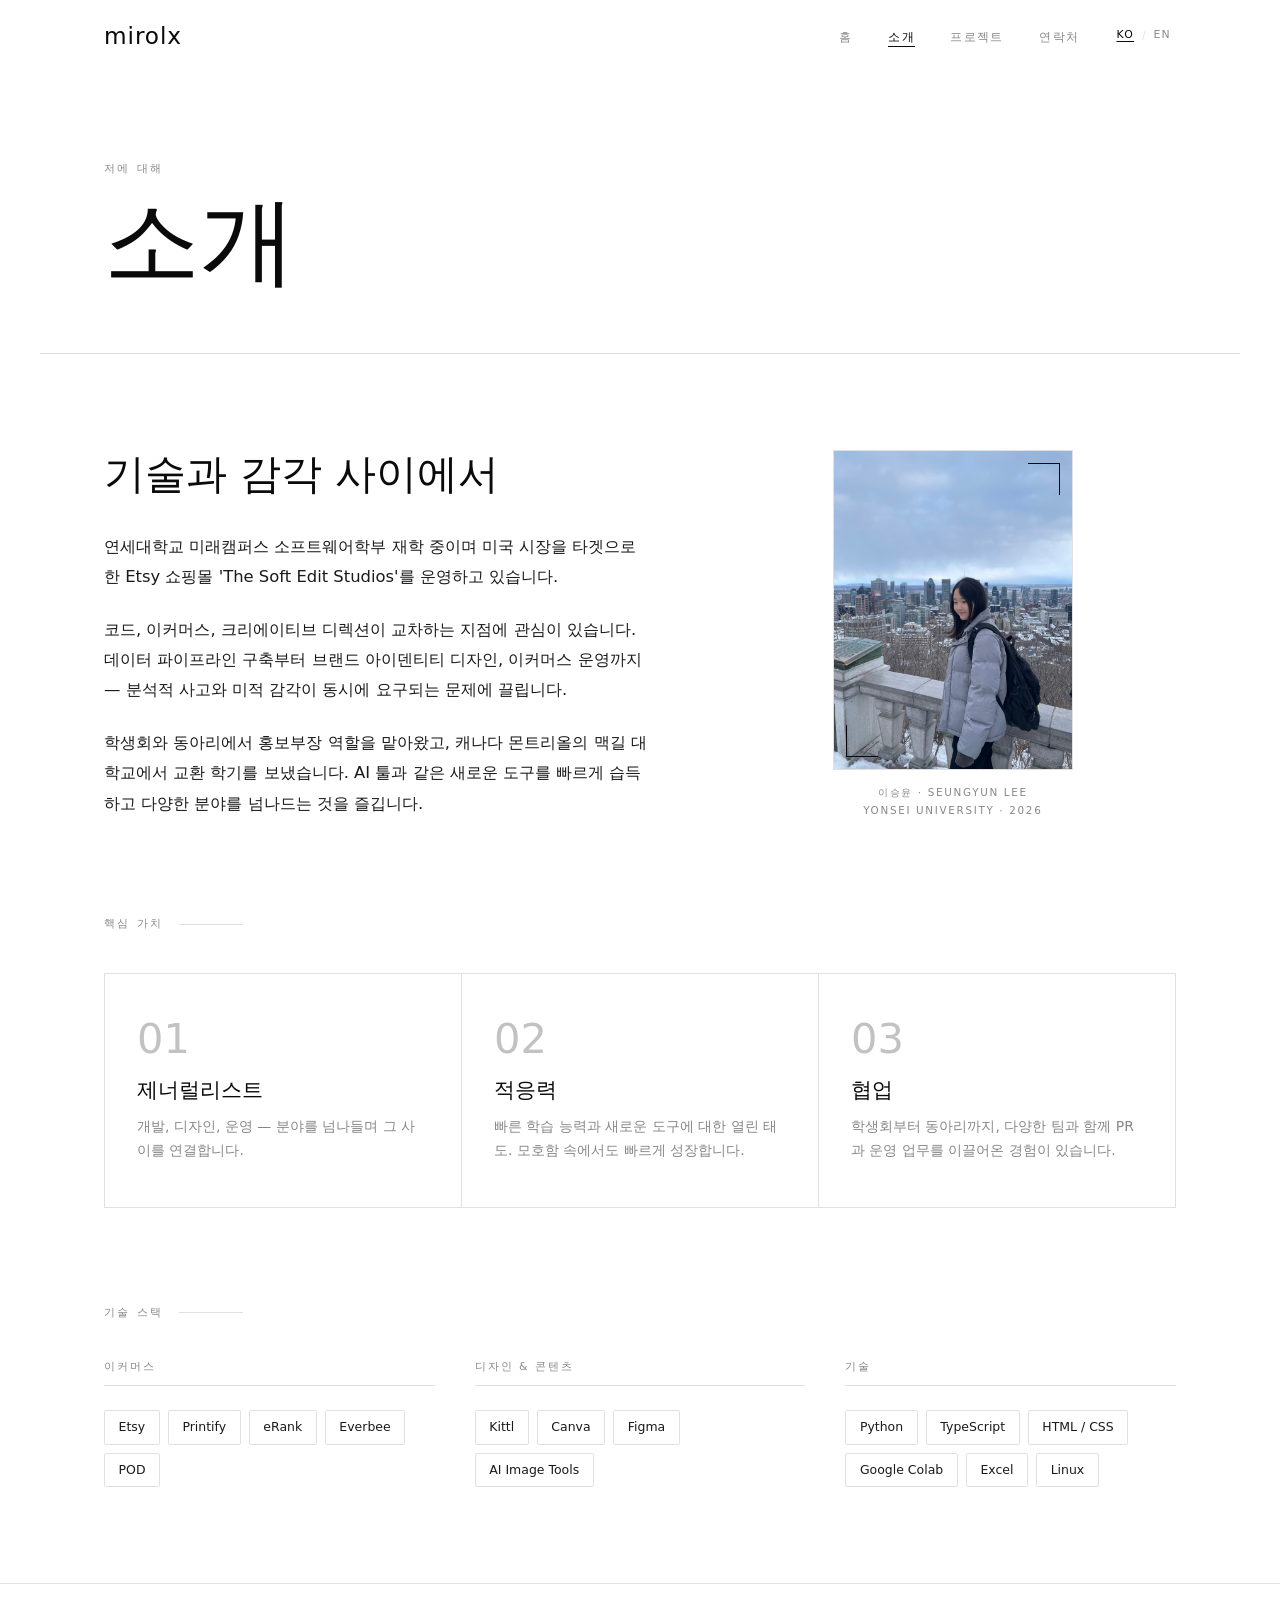
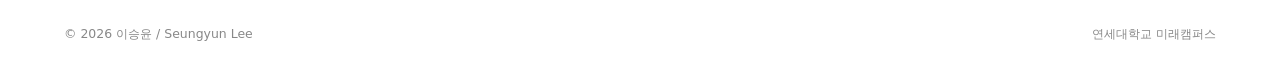
==== about.html @ 95721c04 "initial commit" ====
<!DOCTYPE html>
<html lang="ko">
<head>
  <meta charset="UTF-8">
  <meta name="viewport" content="width=device-width, initial-scale=1.0">
  <meta name="description" content="이승윤 (Seungyun Lee) — About">
  <title>소개 — 이승윤 / Seungyun Lee</title>
  <link rel="icon" href="data:image/svg+xml,<svg xmlns='http://www.w3.org/2000/svg' viewBox='0 0 100 100'><rect width='100' height='100' fill='%23FFFFFF'/><text x='50' y='70' text-anchor='middle' font-family='sans-serif' font-size='52' fill='%230A0A0A'>SL</text></svg>">
  <link rel="stylesheet" href="css/style.css">
</head>
<body>

  <!-- Navigation -->
  <nav class="nav" id="nav">
    <div class="nav-container">
      <a href="index.html" class="nav-logo">mirolx</a>

      <div class="nav-right">
        <ul class="nav-links" id="navLinks">
          <li><a href="index.html"><span data-ko="홈" data-en="Home">홈</span></a></li>
          <li><a href="about.html"><span data-ko="소개" data-en="About">소개</span></a></li>
          <li><a href="projects.html"><span data-ko="프로젝트" data-en="Projects">프로젝트</span></a></li>
          <li><a href="contact.html"><span data-ko="연락처" data-en="Contact">연락처</span></a></li>
        </ul>

        <div class="lang-toggle" id="langToggle">
          <button class="lang-opt active" data-lang="ko">KO</button>
          <span class="lang-sep">/</span>
          <button class="lang-opt" data-lang="en">EN</button>
        </div>

        <button class="nav-toggle" id="navToggle" aria-label="메뉴">
          <span></span>
          <span></span>
        </button>
      </div>
    </div>
  </nav>

  <main>

    <!-- Page Header -->
    <header class="page-header">
      <span class="page-header-eyebrow"
            data-ko="저에 대해"
            data-en="Who I am">저에 대해</span>
      <h1 data-ko="소개" data-en="About">소개</h1>
    </header>

    <!-- Bio -->
    <div class="section">
      <div class="about-bio reveal">

        <div class="about-bio-text">
          <h2 data-ko="기술과 감각 사이에서"
              data-en="Between Technology &amp; Sensibility">기술과 감각 사이에서</h2>

          <p data-ko="연세대학교 미래캠퍼스 소프트웨어학부 재학 중이며 미국 시장을 타겟으로 한 Etsy 쇼핑몰 'The Soft Edit Studios'를 운영하고 있습니다."
             data-en="Currently studying Software Engineering at Yonsei University (Mirae Campus) and running an Etsy shop 'The Soft Edit Studios' targeting the US market.">연세대학교 미래캠퍼스 소프트웨어학부 재학 중이며 미국 시장을 타겟으로 한 Etsy 쇼핑몰 'The Soft Edit Studios'를 운영하고 있습니다.</p>

          <p data-ko="코드, 이커머스, 크리에이티브 디렉션이 교차하는 지점에 관심이 있습니다. 데이터 파이프라인 구축부터 브랜드 아이덴티티 디자인, 이커머스 운영까지 — 분석적 사고와 미적 감각이 동시에 요구되는 문제에 끌립니다."
             data-en="I'm drawn to problems that sit at the intersection of code, e-commerce, and creative direction — where analytical thinking and aesthetic sensibility are both required, from building data pipelines to brand identity design and e-commerce operations.">코드, 이커머스, 크리에이티브 디렉션이 교차하는 지점에 관심이 있습니다. 데이터 파이프라인 구축부터 브랜드 아이덴티티 디자인, 이커머스 운영까지 — 분석적 사고와 미적 감각이 동시에 요구되는 문제에 끌립니다.</p>

          <p data-ko="학생회와 동아리에서 홍보부장 역할을 맡아왔고, 캐나다 몬트리올의 맥길 대학교에서 교환 학기를 보냈습니다. AI 툴과 같은 새로운 도구를 빠르게 습득하고 다양한 분야를 넘나드는 것을 즐깁니다."
             data-en="I've led PR teams in student organizations and spent an exchange semester at McGill University in Montreal. I enjoy picking up new tools quickly and moving across disciplines.">학생회와 동아리에서 홍보부장 역할을 맡아왔고, 캐나다 몬트리올의 맥길 대학교에서 교환 학기를 보냈습니다. AI 툴과 같은 새로운 도구를 빠르게 습득하고 다양한 분야를 넘나드는 것을 즐깁니다.</p>
        </div>

        <div class="about-visual">
          <div>
            <div class="monogram-card">
              <img src="pic/KakaoTalk_20260518_211545062.jpg"
                   alt="이승윤 / Seungyun Lee"
                   class="profile-photo">
            </div>
            <p class="profile-caption">이승윤 · Seungyun Lee<br>Yonsei University · 2026</p>
          </div>
        </div>

      </div>
    </div>

    <!-- Value Props -->
    <div class="container">
      <div class="section-label reveal"
           data-ko="핵심 가치"
           data-en="Value Props">핵심 가치</div>
    </div>
    <div style="max-width:var(--max-w); margin:0 auto; padding:0 var(--gutter);">
      <div class="value-props reveal-s">

        <div class="value-prop">
          <div class="value-prop-num">01</div>
          <h3 data-ko="제너럴리스트" data-en="Generalist">제너럴리스트</h3>
          <p data-ko="개발, 디자인, 운영 — 분야를 넘나들며 그 사이를 연결합니다."
             data-en="Dev, design, and operations — I move comfortably across disciplines and connect the dots between them.">개발, 디자인, 운영 — 분야를 넘나들며 그 사이를 연결합니다.</p>
        </div>

        <div class="value-prop">
          <div class="value-prop-num">02</div>
          <h3 data-ko="적응력" data-en="Adaptable">적응력</h3>
          <p data-ko="빠른 학습 능력과 새로운 도구에 대한 열린 태도. 모호함 속에서도 빠르게 성장합니다."
             data-en="Fast learner with a bias for new tools. Comfortable with ambiguity and thrive in fast-moving environments.">빠른 학습 능력과 새로운 도구에 대한 열린 태도. 모호함 속에서도 빠르게 성장합니다.</p>
        </div>

        <div class="value-prop">
          <div class="value-prop-num">03</div>
          <h3 data-ko="협업" data-en="Collaborative">협업</h3>
          <p data-ko="학생회부터 동아리까지, 다양한 팀과 함께 PR과 운영 업무를 이끌어온 경험이 있습니다."
             data-en="From student councils to clubs, I've led PR and operations work alongside diverse teams.">학생회부터 동아리까지, 다양한 팀과 함께 PR과 운영 업무를 이끌어온 경험이 있습니다.</p>
        </div>

      </div>
    </div>

    <!-- Skills -->
    <div class="section">
      <div class="section-label reveal"
           data-ko="기술 스택"
           data-en="Skills">기술 스택</div>
      <div class="skills-grid reveal-s">

        <div class="skill-cat">
          <h3 data-ko="이커머스" data-en="E-commerce">이커머스</h3>
          <div class="skill-tags">
            <span class="skill-tag">Etsy</span>
            <span class="skill-tag">Printify</span>
            <span class="skill-tag">eRank</span>
            <span class="skill-tag">Everbee</span>
            <span class="skill-tag">POD</span>
          </div>
        </div>

        <div class="skill-cat">
          <h3 data-ko="디자인 &amp; 콘텐츠" data-en="Design &amp; Content">디자인 &amp; 콘텐츠</h3>
          <div class="skill-tags">
            <span class="skill-tag">Kittl</span>
            <span class="skill-tag">Canva</span>
            <span class="skill-tag">Figma</span>
            <span class="skill-tag">AI Image Tools</span>
          </div>
        </div>

        <div class="skill-cat">
          <h3 data-ko="기술" data-en="Tech">기술</h3>
          <div class="skill-tags">
            <span class="skill-tag">Python</span>
            <span class="skill-tag">TypeScript</span>
            <span class="skill-tag">HTML / CSS</span>
            <span class="skill-tag">Google Colab</span>
            <span class="skill-tag">Excel</span>
            <span class="skill-tag">Linux</span>
          </div>
        </div>

      </div>
    </div>

  </main>

  <!-- Footer -->
  <footer class="footer">
    <div class="footer-inner">
      <span class="footer-copy">© 2026 이승윤 / Seungyun Lee</span>
      <span class="footer-brand"
            data-ko="연세대학교 미래캠퍼스"
            data-en="Yonsei University · Mirae Campus">연세대학교 미래캠퍼스</span>
    </div>
  </footer>

  <script src="js/main.js"></script>
</body>
</html>
---- css/style.css ----
/* ===========================
   Local Font
   =========================== */
@font-face {
  font-family: 'Ownglyph Corncorn';
  src: url('../fonts/Ownglyph_corncorn.ttf') format('truetype');
  font-weight: 400;
  font-style: normal;
  font-display: swap;
}

/* ===========================
   Variables
   =========================== */
:root {
  --bg:           #FFFFFF;
  --bg-card:      #F5F5F5;
  --bg-card-alt:  #EBEBEB;
  --border:       #E0E0E0;
  --border-light: #EEEEEE;
  --text:         #0A0A0A;
  --text-sec:     #1A1A1A;
  --text-muted:   #888888;
  --accent:       #0A0A0A;
  --accent-dim:   rgba(10,10,10,0.25);

  --font-head: 'Ownglyph Corncorn', system-ui, -apple-system, sans-serif;
  --font-body: system-ui, -apple-system, BlinkMacSystemFont, 'Segoe UI', sans-serif;

  --nav-h:    72px;
  --max-w:    1200px;
  --gutter:   clamp(1.5rem, 5vw, 4rem);

  --t-fast:   0.2s ease;
  --t-base:   0.35s ease;
  --t-slow:   0.65s ease;
}

/* ===========================
   Reset & Base
   =========================== */
*, *::before, *::after { box-sizing: border-box; margin: 0; padding: 0; }
html { scroll-behavior: smooth; -webkit-font-smoothing: antialiased; -moz-osx-font-smoothing: grayscale; }

body {
  background: var(--bg);
  color: var(--text);
  font-family: var(--font-body);
  font-size: 16px;
  line-height: 1.6;
  min-height: 100vh;
  opacity: 0;
  animation: pageEnter 0.4s ease 0.05s forwards;
}
@keyframes pageEnter { to { opacity: 1; } }

img    { max-width: 100%; display: block; }
a      { color: inherit; text-decoration: none; }
ul     { list-style: none; }
button { cursor: pointer; border: none; background: none; font-family: inherit; }

h1, h2, h3, h4 {
  font-family: var(--font-head);
  font-weight: 400;
  line-height: 1.12;
}

/* ===========================
   Layout
   =========================== */
.container { max-width: var(--max-w); margin: 0 auto; padding: 0 var(--gutter); }

.section { padding: 6rem var(--gutter); max-width: var(--max-w); margin: 0 auto; }

.section-label {
  font-size: 0.68rem;
  letter-spacing: 0.22em;
  text-transform: uppercase;
  color: var(--text-muted);
  margin-bottom: 2.5rem;
  display: flex;
  align-items: center;
  gap: 1rem;
}
.section-label::after {
  content: '';
  flex: 1;
  max-width: 64px;
  height: 1px;
  background: var(--border);
}

/* ===========================
   Navigation
   =========================== */
.nav {
  position: fixed;
  inset: 0 0 auto 0;
  z-index: 200;
  height: var(--nav-h);
  display: flex;
  align-items: center;
  transition: background var(--t-base), border-color var(--t-base), backdrop-filter var(--t-base);
  border-bottom: 1px solid transparent;
}
.nav.scrolled {
  background: rgba(255,255,255,0.94);
  backdrop-filter: blur(14px);
  -webkit-backdrop-filter: blur(14px);
  border-color: var(--border);
}

.nav-container {
  max-width: var(--max-w);
  width: 100%;
  margin: 0 auto;
  padding: 0 var(--gutter);
  display: flex;
  align-items: center;
  justify-content: space-between;
  gap: 1.5rem;
}

.nav-logo {
  font-family: var(--font-head);
  font-size: 1.45rem;
  font-weight: 400;
  color: var(--accent);
  letter-spacing: 0.04em;
  transition: opacity var(--t-fast);
}
.nav-logo:hover { opacity: 0.55; }

.nav-right {
  display: flex;
  align-items: center;
  gap: 2rem;
}

.nav-links {
  display: flex;
  gap: 2.2rem;
  align-items: center;
}
.nav-links a {
  font-size: 0.75rem;
  font-weight: 400;
  letter-spacing: 0.12em;
  text-transform: uppercase;
  color: var(--text-muted);
  transition: color var(--t-fast);
  position: relative;
}
.nav-links a::after {
  content: '';
  position: absolute;
  bottom: -3px; left: 0;
  width: 0; height: 1px;
  background: var(--accent);
  transition: width var(--t-base);
}
.nav-links a:hover,
.nav-links a.active { color: var(--text); }
.nav-links a:hover::after,
.nav-links a.active::after { width: 100%; }

/* Language toggle */
.lang-toggle {
  display: flex;
  align-items: center;
  gap: 3px;
  flex-shrink: 0;
}
.lang-opt {
  font-family: var(--font-body);
  font-size: 0.68rem;
  letter-spacing: 0.12em;
  color: var(--text-muted);
  padding: 3px 5px;
  transition: color var(--t-fast);
  line-height: 1;
  font-weight: 400;
}
.lang-opt.active {
  color: var(--text);
  font-weight: 500;
  text-decoration: underline;
  text-underline-offset: 3px;
}
.lang-opt:hover { color: var(--text); }
.lang-sep {
  font-size: 0.6rem;
  color: var(--border);
  line-height: 1;
  pointer-events: none;
  user-select: none;
}

.nav-toggle {
  display: none;
  flex-direction: column;
  gap: 5px;
  padding: 4px;
}
.nav-toggle span {
  display: block;
  width: 22px; height: 1px;
  background: var(--text);
  transition: transform var(--t-base), opacity var(--t-fast);
}
.nav-toggle.active span:first-child { transform: translateY(6px) rotate(45deg); }
.nav-toggle.active span:last-child  { transform: translateY(-6px) rotate(-45deg); }

/* ===========================
   Page transitions
   =========================== */
.page-out { animation: pageExit 0.26s ease forwards; }
@keyframes pageExit { to { opacity: 0; transform: translateY(-5px); } }

/* ===========================
   Button
   =========================== */
.btn {
  display: inline-flex;
  align-items: center;
  gap: 0.5rem;
  padding: 0.85rem 2rem;
  border: 1px solid var(--accent);
  color: var(--accent);
  font-family: var(--font-body);
  font-size: 0.75rem;
  font-weight: 400;
  letter-spacing: 0.14em;
  text-transform: uppercase;
  transition: background var(--t-base), color var(--t-base);
  border-radius: 2px;
}
.btn:hover { background: var(--accent); color: var(--bg); }
.btn-arrow { transition: transform var(--t-fast); }
.btn:hover .btn-arrow { transform: translateX(4px); }

/* ===========================
   Hero
   =========================== */
.hero {
  min-height: 100vh;
  display: flex;
  align-items: center;
  justify-content: center;
  padding: var(--nav-h) var(--gutter) 4rem;
  position: relative;
  overflow: hidden;
}
.hero::after {
  content: '';
  position: absolute; inset: 0;
  background-image: radial-gradient(circle, rgba(0,0,0,0.045) 1px, transparent 1px);
  background-size: 44px 44px;
  pointer-events: none;
}

.hero-content {
  text-align: center;
  max-width: 960px;
  z-index: 1;
  position: relative;
}

.hero-eyebrow {
  font-size: 0.7rem;
  letter-spacing: 0.24em;
  text-transform: uppercase;
  color: var(--text-muted);
  margin-bottom: 1.75rem;
}

.hero-name {
  font-size: clamp(3rem, 10vw, 8rem);
  font-weight: 400;
  line-height: 1;
  letter-spacing: -0.01em;
  margin-bottom: 2rem;
}

.hero-headline {
  font-family: var(--font-head);
  font-size: clamp(1.15rem, 2.6vw, 1.75rem);
  font-weight: 400;
  color: var(--text-sec);
  line-height: 1.5;
  margin-bottom: 1.4rem;
}

.hero-sub {
  font-size: 0.75rem;
  letter-spacing: 0.2em;
  text-transform: uppercase;
  color: var(--text-muted);
  margin-bottom: 2.75rem;
}

/* Hero entrance */
.hero-content .fi {
  opacity: 0;
  transform: translateY(20px);
  animation: fadeUp 0.75s ease forwards;
  animation-delay: calc(var(--d, 0) * 0.13s + 0.2s);
}
@keyframes fadeUp { to { opacity: 1; transform: translateY(0); } }

.hero-scroll {
  position: absolute;
  bottom: 2.5rem;
  left: 50%;
  transform: translateX(-50%);
  display: flex;
  flex-direction: column;
  align-items: center;
  gap: 0.6rem;
  z-index: 1;
}
.hero-scroll span {
  font-size: 0.6rem;
  letter-spacing: 0.22em;
  text-transform: uppercase;
  color: var(--text-muted);
}
.scroll-line {
  width: 1px; height: 48px;
  background: linear-gradient(to bottom, var(--accent), transparent);
  animation: scrollPulse 2.2s ease-in-out infinite;
}
@keyframes scrollPulse {
  0%, 100% { opacity: 0.25; }
  50%       { opacity: 0.8; }
}

/* ===========================
   Page Header
   =========================== */
.page-header {
  padding: calc(var(--nav-h) + 5.5rem) var(--gutter) 4rem;
  max-width: var(--max-w);
  margin: 0 auto;
  border-bottom: 1px solid var(--border);
}
.page-header-eyebrow {
  display: block;
  font-size: 0.68rem;
  letter-spacing: 0.22em;
  text-transform: uppercase;
  color: var(--text-muted);
  margin-bottom: 1rem;
}
.page-header h1 {
  font-size: clamp(2.8rem, 8vw, 6rem);
  font-weight: 400;
  line-height: 1;
}
.page-header-sub {
  margin-top: 1.2rem;
  font-size: 1rem;
  color: var(--text-muted);
  max-width: 520px;
  line-height: 1.7;
}

/* ===========================
   About — bio
   =========================== */
.about-bio {
  display: grid;
  grid-template-columns: 1.1fr 0.9fr;
  gap: 5rem;
  align-items: start;
}
.about-bio-text h2 {
  font-size: clamp(1.7rem, 3.2vw, 2.6rem);
  font-weight: 400;
  margin-bottom: 2rem;
  line-height: 1.2;
}
.about-bio-text p {
  color: var(--text-sec);
  font-size: 1.025rem;
  line-height: 1.85;
  margin-bottom: 1.4rem;
}
.about-bio-text p:last-child { margin-bottom: 0; }

.about-visual { display: flex; align-items: center; justify-content: center; }
.monogram-card {
  width: 240px; height: 320px;
  border: 1px solid var(--border);
  position: relative;
  overflow: hidden;
}
.monogram-card::before {
  content: '';
  position: absolute;
  top: 12px; right: 12px;
  width: 32px; height: 32px;
  border-top: 1px solid var(--accent);
  border-right: 1px solid var(--accent);
  z-index: 2;
}
.monogram-card::after {
  content: '';
  position: absolute;
  bottom: 12px; left: 12px;
  width: 32px; height: 32px;
  border-bottom: 1px solid var(--accent);
  border-left: 1px solid var(--accent);
  z-index: 2;
}
.profile-photo {
  width: 100%;
  height: 100%;
  object-fit: cover;
  display: block;
}
.profile-caption {
  margin-top: 0.85rem;
  font-size: 0.65rem;
  letter-spacing: 0.16em;
  text-transform: uppercase;
  text-align: center;
  color: var(--text-muted);
  line-height: 1.7;
}

/* ===========================
   About — value props
   =========================== */
.value-props {
  display: grid;
  grid-template-columns: repeat(3, 1fr);
  gap: 1px;
  background: var(--border);
  border: 1px solid var(--border);
}
.value-prop {
  background: var(--bg);
  padding: 2.75rem 2rem;
  transition: background var(--t-base);
}
.value-prop:hover { background: var(--bg-card); }
.value-prop-num {
  font-family: var(--font-head);
  font-size: 2.6rem;
  font-weight: 400;
  color: var(--accent-dim);
  line-height: 1;
  margin-bottom: 1.2rem;
}
.value-prop h3 { font-size: 1.3rem; margin-bottom: 0.75rem; }
.value-prop p  { font-size: 0.875rem; color: var(--text-muted); line-height: 1.75; }

/* ===========================
   About — skills
   =========================== */
.skills-grid { display: grid; grid-template-columns: repeat(3, 1fr); gap: 2.5rem; }
.skill-cat h3 {
  font-family: var(--font-body);
  font-size: 0.68rem;
  letter-spacing: 0.18em;
  text-transform: uppercase;
  color: var(--text-muted);
  margin-bottom: 1.5rem;
  padding-bottom: 0.75rem;
  border-bottom: 1px solid var(--border);
}
.skill-tags { display: flex; flex-wrap: wrap; gap: 0.5rem; }
.skill-tag {
  padding: 0.38rem 0.85rem;
  border: 1px solid var(--border);
  font-size: 0.78rem;
  color: var(--text-sec);
  border-radius: 2px;
  transition: border-color var(--t-fast), color var(--t-fast), background var(--t-fast);
}
.skill-tag:hover { border-color: var(--accent); color: var(--accent); background: var(--bg-card); }

/* ===========================
   Projects — grid
   =========================== */
.projects-grid {
  display: grid;
  grid-template-columns: repeat(2, 1fr);
  gap: 1px;
  background: var(--border);
  border: 1px solid var(--border);
}
.project-card {
  background: var(--bg);
  padding: 3rem 2.75rem;
  position: relative;
  overflow: hidden;
  transition: background var(--t-base);
}
.project-card::before {
  content: '';
  position: absolute;
  top: 0; left: 0;
  width: 2px; height: 0;
  background: var(--accent);
  transition: height 0.5s ease;
}
.project-card:hover { background: var(--bg-card); }
.project-card:hover::before { height: 100%; }

.project-num {
  font-family: var(--font-head);
  font-size: 0.8rem;
  color: var(--accent-dim);
  letter-spacing: 0.06em;
  margin-bottom: 2rem;
}
.project-cat {
  font-size: 0.64rem;
  letter-spacing: 0.2em;
  text-transform: uppercase;
  color: var(--text-muted);
  margin-bottom: 0.9rem;
}
.project-card h2 {
  font-size: 1.6rem;
  font-weight: 400;
  line-height: 1.2;
  margin-bottom: 1rem;
}
.project-card p {
  font-size: 0.9rem;
  color: var(--text-muted);
  line-height: 1.78;
  margin-bottom: 2rem;
}
.project-meta { display: flex; flex-wrap: wrap; gap: 0.45rem; margin-bottom: 1.5rem; }
.project-tag {
  padding: 0.28rem 0.72rem;
  border: 1px solid var(--border);
  font-size: 0.7rem;
  color: var(--text-muted);
  border-radius: 2px;
}
.project-date {
  font-size: 0.72rem;
  color: var(--text-muted);
  opacity: 0.7;
  letter-spacing: 0.05em;
}

/* ===========================
   Contact
   =========================== */
.contact-grid {
  display: grid;
  grid-template-columns: 1fr 1.15fr;
  gap: 6rem;
  align-items: start;
}
.contact-info h2 { font-size: clamp(1.6rem, 2.8vw, 2.2rem); font-weight: 400; line-height: 1.2; margin-bottom: 1.5rem; }
.contact-info > p { color: var(--text-muted); font-size: 1rem; line-height: 1.85; margin-bottom: 3rem; }

.contact-detail { margin-bottom: 2rem; }
.contact-detail-label {
  font-size: 0.64rem;
  letter-spacing: 0.22em;
  text-transform: uppercase;
  color: var(--text-muted);
  margin-bottom: 0.45rem;
}
.contact-detail a,
.contact-detail span { font-size: 0.96rem; color: var(--text-sec); transition: color var(--t-fast); }
.contact-detail a:hover { color: var(--accent); text-decoration: underline; }

.social-links { margin-top: 3rem; }
.social-link {
  display: flex;
  align-items: center;
  gap: 1rem;
  padding: 0.9rem 0;
  border-bottom: 1px solid var(--border);
  color: var(--text-muted);
  font-size: 0.875rem;
  transition: color var(--t-fast);
}
.social-link:hover { color: var(--text); }
.social-link svg { width: 18px; height: 18px; flex-shrink: 0; fill: currentColor; }
.social-link-name { flex: 1; }
.social-link-url  { font-size: 0.7rem; opacity: 0.55; }
.social-arrow { font-size: 0.8rem; opacity: 0; transition: opacity var(--t-fast), transform var(--t-fast); }
.social-link:hover .social-arrow { opacity: 1; transform: translateX(4px); }

/* Contact form */
.contact-form { display: flex; flex-direction: column; gap: 2rem; }
.form-group { display: flex; flex-direction: column; gap: 0.55rem; }
.form-group label {
  font-size: 0.68rem;
  letter-spacing: 0.18em;
  text-transform: uppercase;
  color: var(--text-muted);
}
.form-group input,
.form-group textarea {
  background: transparent;
  border: none;
  border-bottom: 1px solid var(--border);
  padding: 0.7rem 0;
  color: var(--text);
  font-family: var(--font-body);
  font-size: 1rem;
  outline: none;
  width: 100%;
  transition: border-color var(--t-fast);
  -webkit-appearance: none;
  resize: none;
}
.form-group input::placeholder,
.form-group textarea::placeholder { color: var(--text-muted); opacity: 0.45; }
.form-group input:focus,
.form-group textarea:focus { border-color: var(--accent); }
.form-group textarea { min-height: 130px; }

.form-success {
  display: none;
  padding: 1.1rem 1.4rem;
  border: 1px solid var(--accent);
  color: var(--accent);
  font-size: 0.875rem;
  border-radius: 2px;
}

/* ===========================
   Footer
   =========================== */
.footer { border-top: 1px solid var(--border); padding: 2.5rem var(--gutter); }
.footer-inner {
  max-width: var(--max-w);
  margin: 0 auto;
  display: flex;
  justify-content: space-between;
  align-items: center;
  gap: 1rem;
  flex-wrap: wrap;
}
.footer-copy  { font-size: 0.78rem; color: var(--text-muted); }
.footer-brand { font-family: var(--font-body); font-size: 0.78rem; color: var(--text-muted); }

/* ===========================
   Scroll reveal
   =========================== */
.reveal {
  opacity: 0;
  transform: translateY(20px);
  transition: opacity 0.65s ease, transform 0.65s ease;
}
.reveal.visible { opacity: 1; transform: none; }

.reveal-s > * {
  opacity: 0;
  transform: translateY(16px);
  transition: opacity 0.55s ease, transform 0.55s ease;
}
.reveal-s.visible > *:nth-child(1) { opacity: 1; transform: none; transition-delay: 0.00s; }
.reveal-s.visible > *:nth-child(2) { opacity: 1; transform: none; transition-delay: 0.10s; }
.reveal-s.visible > *:nth-child(3) { opacity: 1; transform: none; transition-delay: 0.20s; }
.reveal-s.visible > *:nth-child(4) { opacity: 1; transform: none; transition-delay: 0.30s; }

/* ===========================
   Responsive
   =========================== */
@media (max-width: 960px) {
  .about-bio { grid-template-columns: 1fr; gap: 3rem; }
  .about-visual { display: none; }
  .value-props { grid-template-columns: 1fr 1fr; }
  .projects-grid { grid-template-columns: 1fr; }
  .contact-grid { grid-template-columns: 1fr; gap: 3.5rem; }
}

@media (max-width: 640px) {
  :root { --nav-h: 60px; --gutter: 1.25rem; }

  .nav-links {
    position: fixed;
    top: var(--nav-h); left: 0; right: 0;
    background: rgba(255,255,255,0.98);
    backdrop-filter: blur(14px);
    -webkit-backdrop-filter: blur(14px);
    flex-direction: column;
    padding: 2rem var(--gutter) 2.5rem;
    gap: 1.5rem;
    border-bottom: 1px solid var(--border);
    transform: translateY(-110%);
    opacity: 0;
    visibility: hidden;
    transition: transform var(--t-base), opacity var(--t-base), visibility var(--t-base);
    pointer-events: none;
  }
  .nav-links.open {
    transform: translateY(0);
    opacity: 1;
    visibility: visible;
    pointer-events: auto;
  }
  .nav-toggle { display: flex; }
  .nav-links a { font-size: 0.9rem; }

  .skills-grid { grid-template-columns: 1fr; }
  .value-props  { grid-template-columns: 1fr; }
  .project-card { padding: 2rem 1.5rem; }
  .value-prop   { padding: 2rem 1.5rem; }
  .page-header  { padding: calc(var(--nav-h) + 3.5rem) var(--gutter) 2.5rem; }
  .section      { padding: 4rem var(--gutter); }
}
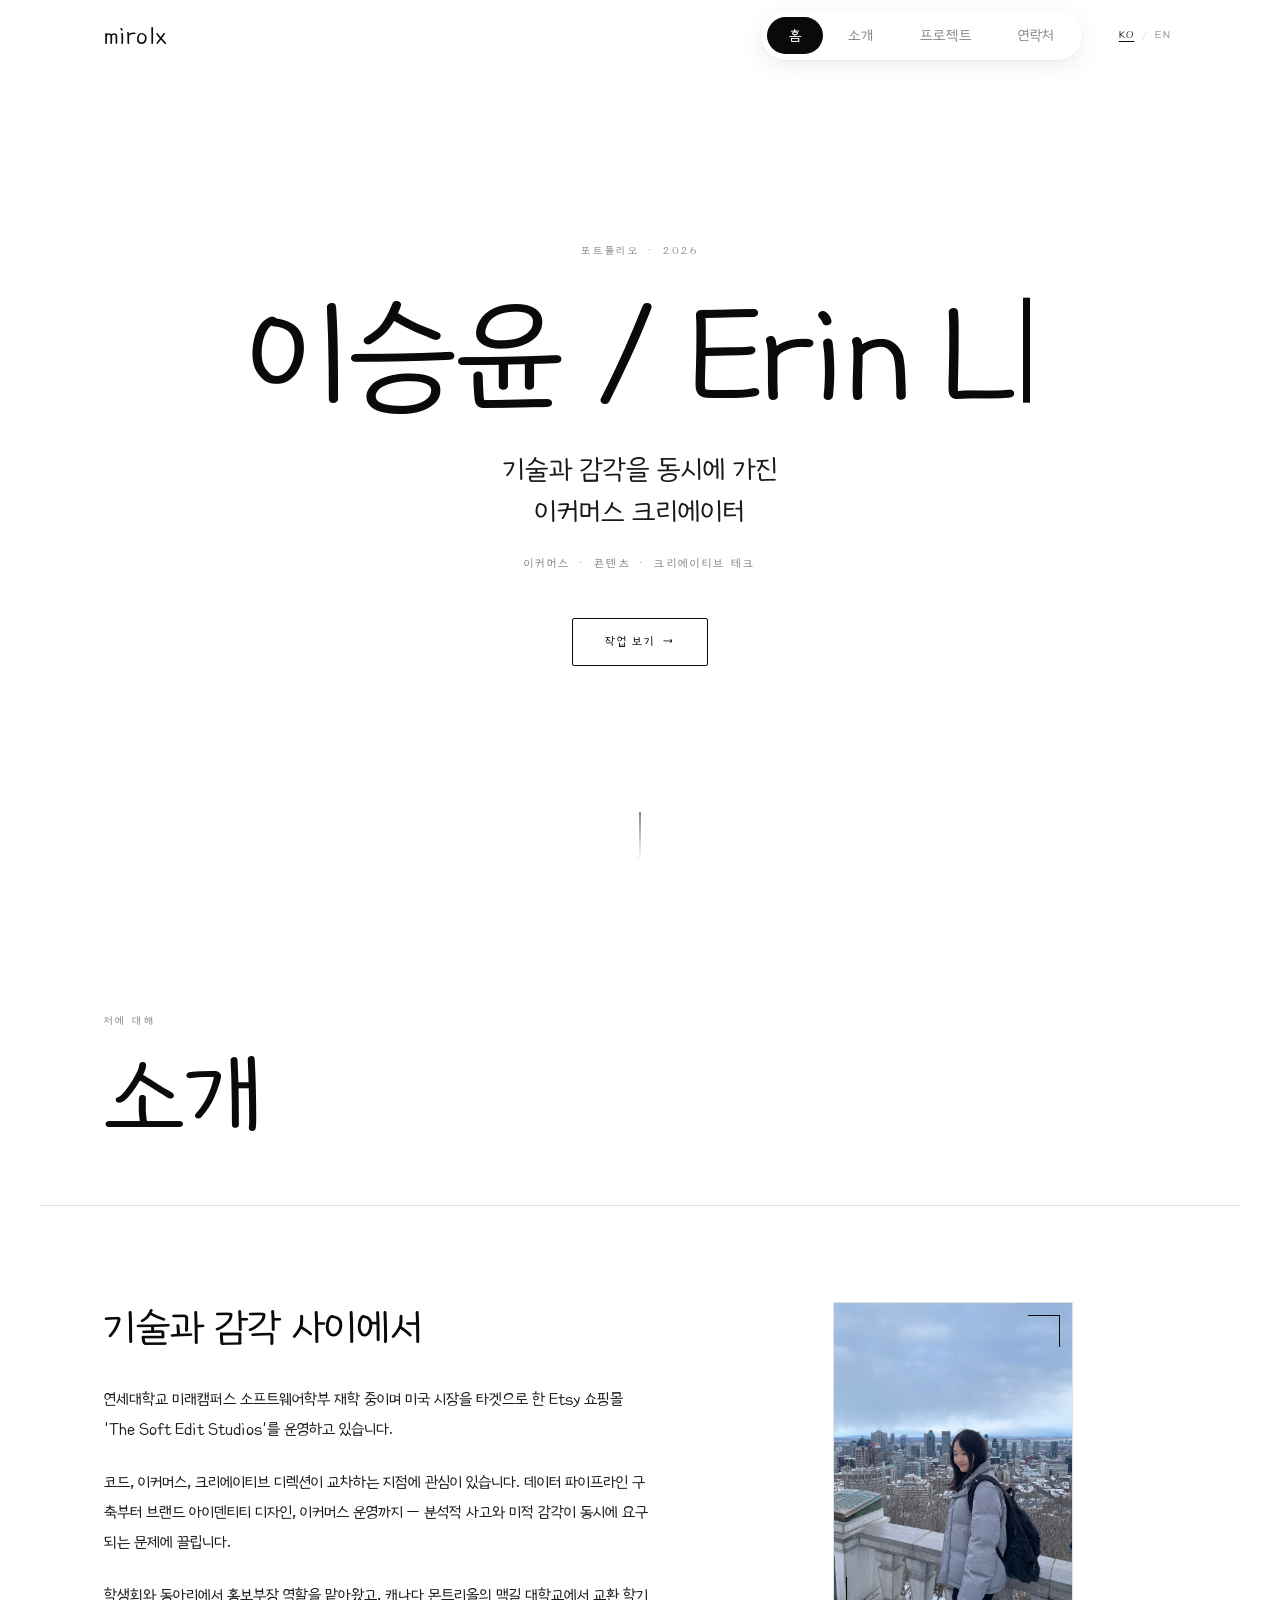
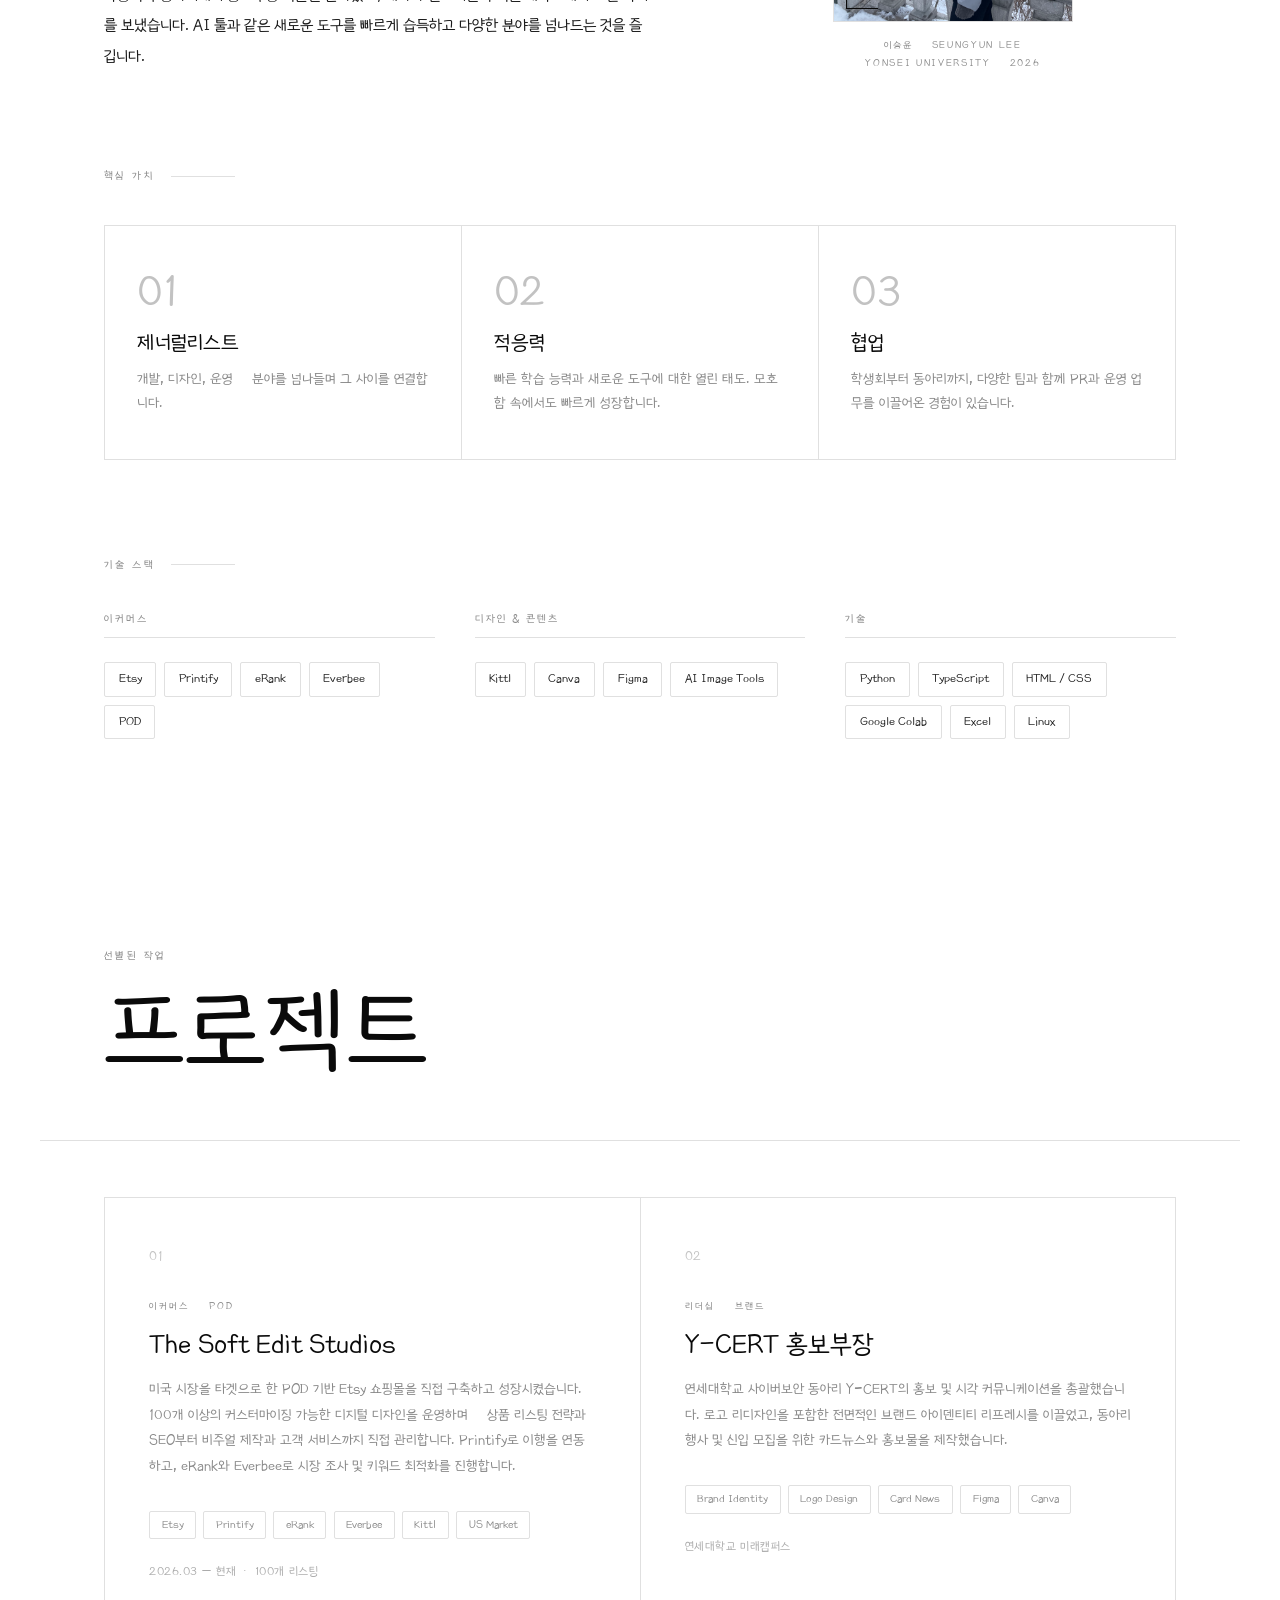
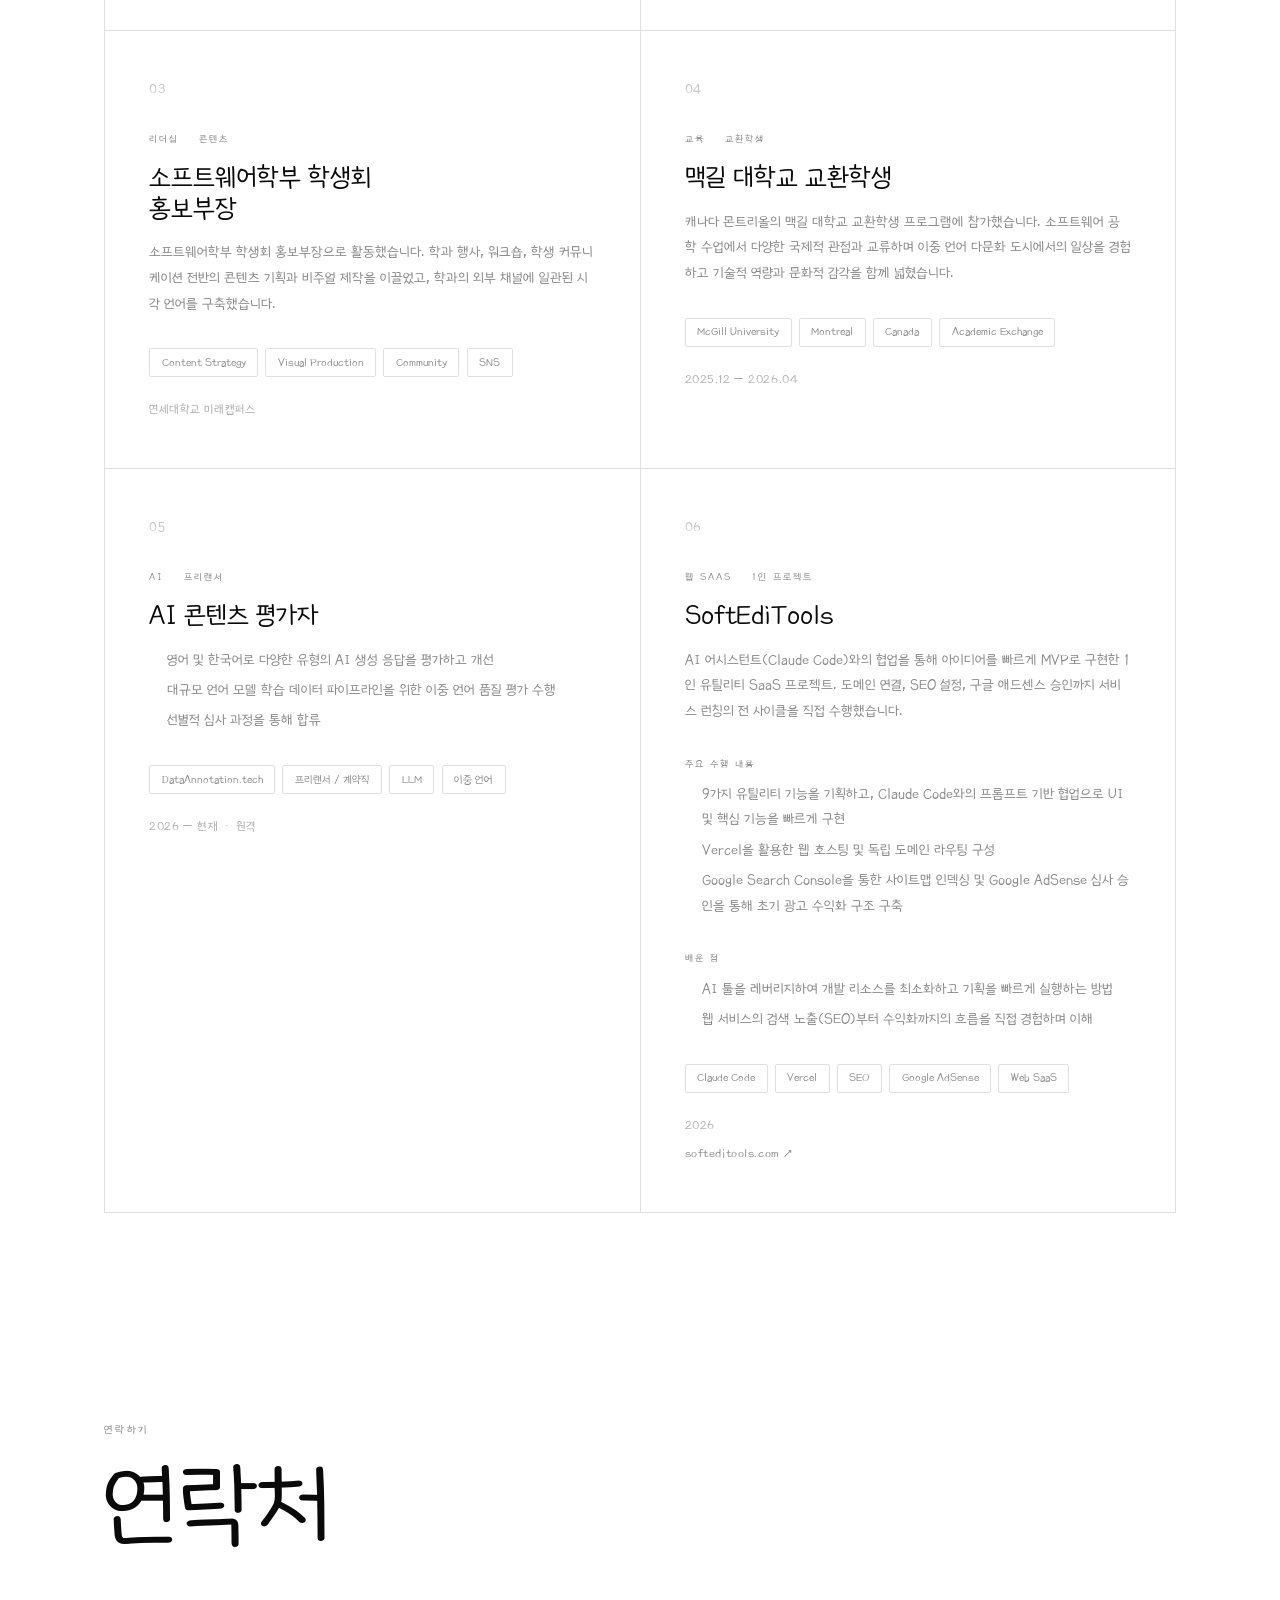
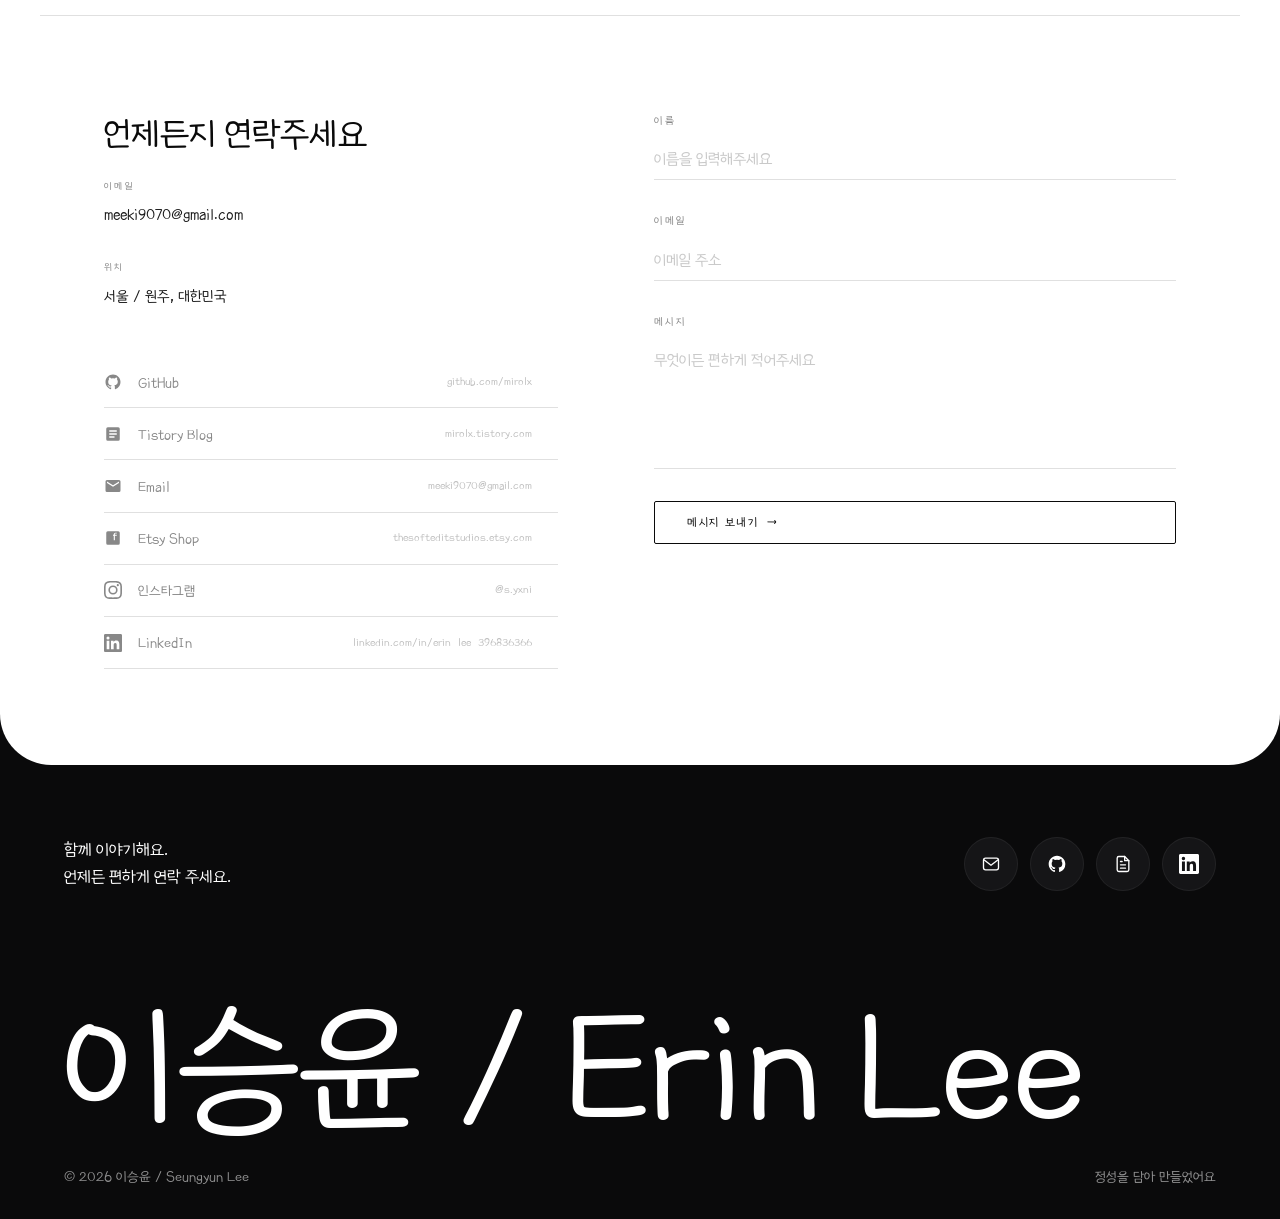
==== commit 9232d9d4: "Merge pages into single-page scroll and add contact footer - Combine home/about/projects/contact int" ====
--- a/about.html
+++ b/about.html
@@ -3,170 +3,12 @@
 <head>
   <meta charset="UTF-8">
   <meta name="viewport" content="width=device-width, initial-scale=1.0">
-  <meta name="description" content="이승윤 (Seungyun Lee) — About">
   <title>소개 — 이승윤 / Seungyun Lee</title>
-  <link rel="icon" href="data:image/svg+xml,<svg xmlns='http://www.w3.org/2000/svg' viewBox='0 0 100 100'><rect width='100' height='100' fill='%23FFFFFF'/><text x='50' y='70' text-anchor='middle' font-family='sans-serif' font-size='52' fill='%230A0A0A'>SL</text></svg>">
-  <link rel="stylesheet" href="css/style.css">
+  <meta http-equiv="refresh" content="0; url=index.html#about">
+  <link rel="canonical" href="index.html#about">
+  <script>location.replace('index.html#about');</script>
 </head>
 <body>
-
-  <!-- Navigation -->
-  <nav class="nav" id="nav">
-    <div class="nav-container">
-      <a href="index.html" class="nav-logo">mirolx</a>
-
-      <div class="nav-right">
-        <ul class="nav-links" id="navLinks">
-          <li><a href="index.html"><span data-ko="홈" data-en="Home">홈</span></a></li>
-          <li><a href="about.html"><span data-ko="소개" data-en="About">소개</span></a></li>
-          <li><a href="projects.html"><span data-ko="프로젝트" data-en="Projects">프로젝트</span></a></li>
-          <li><a href="contact.html"><span data-ko="연락처" data-en="Contact">연락처</span></a></li>
-        </ul>
-
-        <div class="lang-toggle" id="langToggle">
-          <button class="lang-opt active" data-lang="ko">KO</button>
-          <span class="lang-sep">/</span>
-          <button class="lang-opt" data-lang="en">EN</button>
-        </div>
-
-        <button class="nav-toggle" id="navToggle" aria-label="메뉴">
-          <span></span>
-          <span></span>
-        </button>
-      </div>
-    </div>
-  </nav>
-
-  <main>
-
-    <!-- Page Header -->
-    <header class="page-header">
-      <span class="page-header-eyebrow"
-            data-ko="저에 대해"
-            data-en="Who I am">저에 대해</span>
-      <h1 data-ko="소개" data-en="About">소개</h1>
-    </header>
-
-    <!-- Bio -->
-    <div class="section">
-      <div class="about-bio reveal">
-
-        <div class="about-bio-text">
-          <h2 data-ko="기술과 감각 사이에서"
-              data-en="Between Technology &amp; Sensibility">기술과 감각 사이에서</h2>
-
-          <p data-ko="연세대학교 미래캠퍼스 소프트웨어학부 재학 중이며 미국 시장을 타겟으로 한 Etsy 쇼핑몰 'The Soft Edit Studios'를 운영하고 있습니다."
-             data-en="Currently studying Software Engineering at Yonsei University (Mirae Campus) and running an Etsy shop 'The Soft Edit Studios' targeting the US market.">연세대학교 미래캠퍼스 소프트웨어학부 재학 중이며 미국 시장을 타겟으로 한 Etsy 쇼핑몰 'The Soft Edit Studios'를 운영하고 있습니다.</p>
-
-          <p data-ko="코드, 이커머스, 크리에이티브 디렉션이 교차하는 지점에 관심이 있습니다. 데이터 파이프라인 구축부터 브랜드 아이덴티티 디자인, 이커머스 운영까지 — 분석적 사고와 미적 감각이 동시에 요구되는 문제에 끌립니다."
-             data-en="I'm drawn to problems that sit at the intersection of code, e-commerce, and creative direction — where analytical thinking and aesthetic sensibility are both required, from building data pipelines to brand identity design and e-commerce operations.">코드, 이커머스, 크리에이티브 디렉션이 교차하는 지점에 관심이 있습니다. 데이터 파이프라인 구축부터 브랜드 아이덴티티 디자인, 이커머스 운영까지 — 분석적 사고와 미적 감각이 동시에 요구되는 문제에 끌립니다.</p>
-
-          <p data-ko="학생회와 동아리에서 홍보부장 역할을 맡아왔고, 캐나다 몬트리올의 맥길 대학교에서 교환 학기를 보냈습니다. AI 툴과 같은 새로운 도구를 빠르게 습득하고 다양한 분야를 넘나드는 것을 즐깁니다."
-             data-en="I've led PR teams in student organizations and spent an exchange semester at McGill University in Montreal. I enjoy picking up new tools quickly and moving across disciplines.">학생회와 동아리에서 홍보부장 역할을 맡아왔고, 캐나다 몬트리올의 맥길 대학교에서 교환 학기를 보냈습니다. AI 툴과 같은 새로운 도구를 빠르게 습득하고 다양한 분야를 넘나드는 것을 즐깁니다.</p>
-        </div>
-
-        <div class="about-visual">
-          <div>
-            <div class="monogram-card">
-              <img src="pic/KakaoTalk_20260518_211545062.jpg"
-                   alt="이승윤 / Seungyun Lee"
-                   class="profile-photo">
-            </div>
-            <p class="profile-caption">이승윤 · Seungyun Lee<br>Yonsei University · 2026</p>
-          </div>
-        </div>
-
-      </div>
-    </div>
-
-    <!-- Value Props -->
-    <div class="container">
-      <div class="section-label reveal"
-           data-ko="핵심 가치"
-           data-en="Value Props">핵심 가치</div>
-    </div>
-    <div style="max-width:var(--max-w); margin:0 auto; padding:0 var(--gutter);">
-      <div class="value-props reveal-s">
-
-        <div class="value-prop">
-          <div class="value-prop-num">01</div>
-          <h3 data-ko="제너럴리스트" data-en="Generalist">제너럴리스트</h3>
-          <p data-ko="개발, 디자인, 운영 — 분야를 넘나들며 그 사이를 연결합니다."
-             data-en="Dev, design, and operations — I move comfortably across disciplines and connect the dots between them.">개발, 디자인, 운영 — 분야를 넘나들며 그 사이를 연결합니다.</p>
-        </div>
-
-        <div class="value-prop">
-          <div class="value-prop-num">02</div>
-          <h3 data-ko="적응력" data-en="Adaptable">적응력</h3>
-          <p data-ko="빠른 학습 능력과 새로운 도구에 대한 열린 태도. 모호함 속에서도 빠르게 성장합니다."
-             data-en="Fast learner with a bias for new tools. Comfortable with ambiguity and thrive in fast-moving environments.">빠른 학습 능력과 새로운 도구에 대한 열린 태도. 모호함 속에서도 빠르게 성장합니다.</p>
-        </div>
-
-        <div class="value-prop">
-          <div class="value-prop-num">03</div>
-          <h3 data-ko="협업" data-en="Collaborative">협업</h3>
-          <p data-ko="학생회부터 동아리까지, 다양한 팀과 함께 PR과 운영 업무를 이끌어온 경험이 있습니다."
-             data-en="From student councils to clubs, I've led PR and operations work alongside diverse teams.">학생회부터 동아리까지, 다양한 팀과 함께 PR과 운영 업무를 이끌어온 경험이 있습니다.</p>
-        </div>
-
-      </div>
-    </div>
-
-    <!-- Skills -->
-    <div class="section">
-      <div class="section-label reveal"
-           data-ko="기술 스택"
-           data-en="Skills">기술 스택</div>
-      <div class="skills-grid reveal-s">
-
-        <div class="skill-cat">
-          <h3 data-ko="이커머스" data-en="E-commerce">이커머스</h3>
-          <div class="skill-tags">
-            <span class="skill-tag">Etsy</span>
-            <span class="skill-tag">Printify</span>
-            <span class="skill-tag">eRank</span>
-            <span class="skill-tag">Everbee</span>
-            <span class="skill-tag">POD</span>
-          </div>
-        </div>
-
-        <div class="skill-cat">
-          <h3 data-ko="디자인 &amp; 콘텐츠" data-en="Design &amp; Content">디자인 &amp; 콘텐츠</h3>
-          <div class="skill-tags">
-            <span class="skill-tag">Kittl</span>
-            <span class="skill-tag">Canva</span>
-            <span class="skill-tag">Figma</span>
-            <span class="skill-tag">AI Image Tools</span>
-          </div>
-        </div>
-
-        <div class="skill-cat">
-          <h3 data-ko="기술" data-en="Tech">기술</h3>
-          <div class="skill-tags">
-            <span class="skill-tag">Python</span>
-            <span class="skill-tag">TypeScript</span>
-            <span class="skill-tag">HTML / CSS</span>
-            <span class="skill-tag">Google Colab</span>
-            <span class="skill-tag">Excel</span>
-            <span class="skill-tag">Linux</span>
-          </div>
-        </div>
-
-      </div>
-    </div>
-
-  </main>
-
-  <!-- Footer -->
-  <footer class="footer">
-    <div class="footer-inner">
-      <span class="footer-copy">© 2026 이승윤 / Seungyun Lee</span>
-      <span class="footer-brand"
-            data-ko="연세대학교 미래캠퍼스"
-            data-en="Yonsei University · Mirae Campus">연세대학교 미래캠퍼스</span>
-    </div>
-  </footer>
-
-  <script src="js/main.js"></script>
+  <a href="index.html#about">index.html#about</a>
 </body>
 </html>
